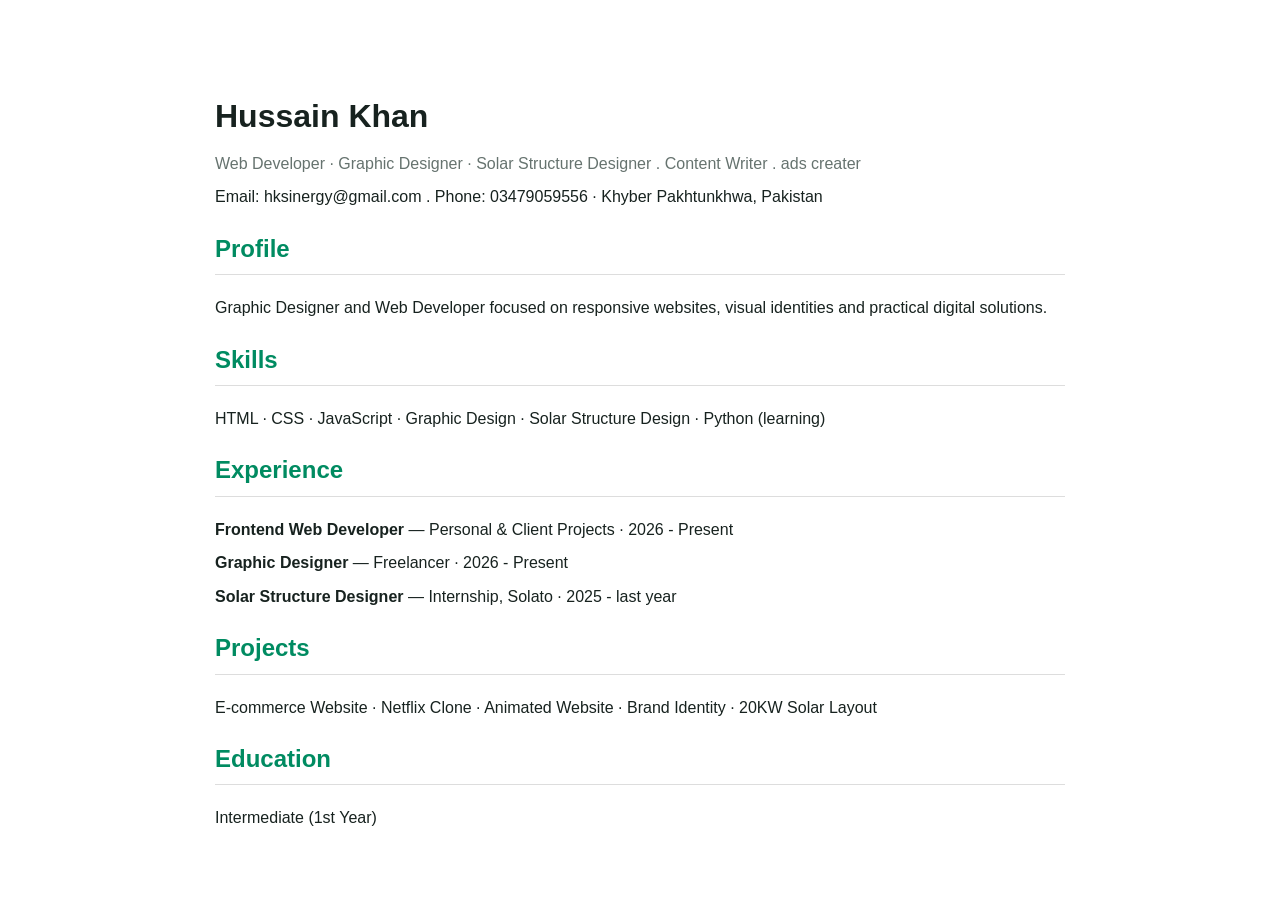
==== cv.html @ b49b0780 "Add files via upload" ====
<!doctype html>
<html lang="en">

<head>
  <meta charset="utf-8">
  <meta name="viewport" content="width=device-width,initial-scale=1">
  <title>Hussain Khan CV</title>
  <style>
    body {
      font-family: Arial, sans-serif;
      max-width: 850px;
      margin: 40px auto;
      padding: 30px;
      color: #17221f;
      line-height: 1.6
    }
    
    h1 {
      margin-bottom: 4px
    }
    
    h2 {
      color: #008b61;
      border-bottom: 1px solid #ddd;
      padding-bottom: 6px
    }
    
    p {
      margin: 8px 0
    }
    
    .muted {
      color: #66736f
    }
    
    @media print {
      body {
        margin: 0
      }
    }
  </style>
</head>

<body>
  <h1>Hussain Khan</h1>
  <p class="muted">Web Developer · Graphic Designer · Solar Structure Designer . Content Writer . ads creater</p>
  <p>Email: hksinergy@gmail.com 
  . Phone: 03479059556 · Khyber Pakhtunkhwa, Pakistan</p>
  <h2>Profile</h2>
  <p>Graphic Designer and Web Developer focused on responsive websites, visual identities and practical digital solutions.</p>
  <h2>Skills</h2>
  <p>HTML · CSS · JavaScript · Graphic Design · Solar Structure Design · Python (learning)</p>
  <h2>Experience</h2>
  <p><strong>Frontend Web Developer</strong> — Personal & Client Projects · 2026 - Present</p>
  <p><strong>Graphic Designer</strong> — Freelancer · 2026 - Present</p>
  <p><strong>Solar Structure Designer</strong> — Internship, Solato · 2025 - last year</p>
  <h2>Projects</h2>
  <p>E-commerce Website · Netflix Clone · Animated Website · Brand Identity · 20KW Solar Layout</p>
  <h2>Education</h2>
  <p>Intermediate (1st Year)</p>
</body>

</html>
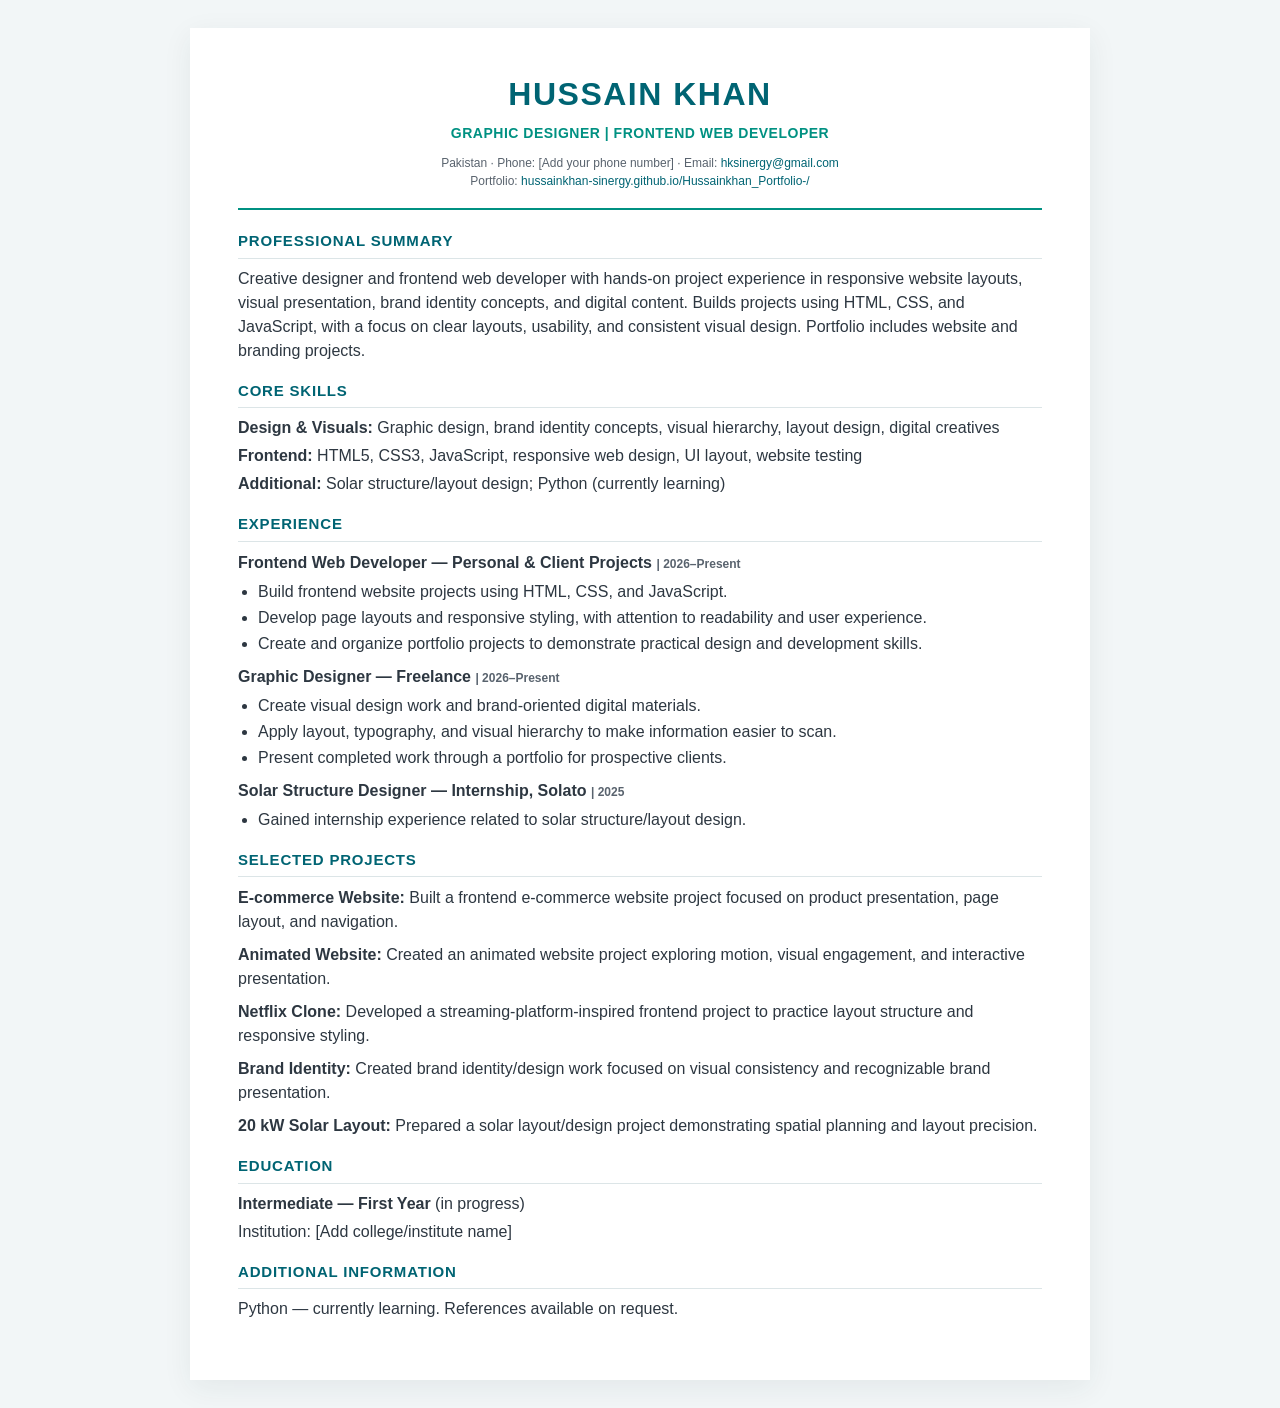
==== commit d5bcf9d4: "Add files via upload" ====
--- a/cv.html
+++ b/cv.html
@@ -1,63 +1,62 @@
-<!doctype html>
+<!DOCTYPE html>
 <html lang="en">
-
 <head>
-  <meta charset="utf-8">
-  <meta name="viewport" content="width=device-width,initial-scale=1">
-  <title>Hussain Khan CV</title>
-  <style>
-    body {
-      font-family: Arial, sans-serif;
-      max-width: 850px;
-      margin: 40px auto;
-      padding: 30px;
-      color: #17221f;
-      line-height: 1.6
-    }
-    
-    h1 {
-      margin-bottom: 4px
-    }
-    
-    h2 {
-      color: #008b61;
-      border-bottom: 1px solid #ddd;
-      padding-bottom: 6px
-    }
-    
-    p {
-      margin: 8px 0
-    }
-    
-    .muted {
-      color: #66736f
-    }
-    
-    @media print {
-      body {
-        margin: 0
-      }
-    }
-  </style>
+<meta charset="UTF-8">
+<meta name="viewport" content="width=device-width, initial-scale=1.0">
+<title>Hussain Khan | CV</title>
+<style>
+:root{--teal:#006473;--mint:#009182;--ink:#2d3741;--muted:#59636e;--line:#dce5e7}
+*{box-sizing:border-box}
+body{margin:0;background:#f2f6f7;color:var(--ink);font-family:Arial,Helvetica,sans-serif;line-height:1.5}
+.cv{max-width:900px;margin:28px auto;background:#fff;padding:42px 48px;box-shadow:0 8px 28px #17333b12}
+header{text-align:center;border-bottom:2px solid var(--mint);padding-bottom:18px;margin-bottom:20px}
+h1{font-size:32px;letter-spacing:1.5px;color:var(--teal);margin:0 0 5px}
+.headline{font-size:14px;font-weight:700;color:var(--mint);letter-spacing:.5px;margin-bottom:10px}
+.contact{font-size:12px;color:var(--muted);overflow-wrap:anywhere}
+a{color:var(--teal);text-decoration:none}
+section{margin:17px 0}
+h2{font-size:15px;letter-spacing:.8px;color:var(--teal);border-bottom:1px solid var(--line);padding-bottom:5px;margin:0 0 8px}
+p{margin:4px 0}
+.item{margin:9px 0}
+.item-title{font-weight:700}
+.date{color:var(--muted);font-size:12px}
+ul{margin:5px 0 7px;padding-left:20px}
+li{margin:2px 0}
+@media(max-width:600px){.cv{margin:0;padding:25px 20px;box-shadow:none}h1{font-size:27px}}
+@media print{body{background:#fff}.cv{margin:0;max-width:none;box-shadow:none;padding:20px}a{color:inherit}}
+</style>
 </head>
-
 <body>
-  <h1>Hussain Khan</h1>
-  <p class="muted">Web Developer · Graphic Designer · Solar Structure Designer . Content Writer . ads creater</p>
-  <p>Email: hksinergy@gmail.com 
-  . Phone: 03479059556 · Khyber Pakhtunkhwa, Pakistan</p>
-  <h2>Profile</h2>
-  <p>Graphic Designer and Web Developer focused on responsive websites, visual identities and practical digital solutions.</p>
-  <h2>Skills</h2>
-  <p>HTML · CSS · JavaScript · Graphic Design · Solar Structure Design · Python (learning)</p>
-  <h2>Experience</h2>
-  <p><strong>Frontend Web Developer</strong> — Personal & Client Projects · 2026 - Present</p>
-  <p><strong>Graphic Designer</strong> — Freelancer · 2026 - Present</p>
-  <p><strong>Solar Structure Designer</strong> — Internship, Solato · 2025 - last year</p>
-  <h2>Projects</h2>
-  <p>E-commerce Website · Netflix Clone · Animated Website · Brand Identity · 20KW Solar Layout</p>
-  <h2>Education</h2>
-  <p>Intermediate (1st Year)</p>
+<main class="cv">
+<header>
+<h1>HUSSAIN KHAN</h1>
+<div class="headline">GRAPHIC DESIGNER | FRONTEND WEB DEVELOPER</div>
+<div class="contact">Pakistan · Phone: [Add your phone number] · Email: <a href="mailto:hksinergy@gmail.com">hksinergy@gmail.com</a><br>
+Portfolio: <a href="https://hussainkhan-sinergy.github.io/Hussainkhan_Portfolio-/" target="_blank" rel="noopener">hussainkhan-sinergy.github.io/Hussainkhan_Portfolio-/</a></div>
+</header>
+<section><h2>PROFESSIONAL SUMMARY</h2>
+<p>Creative designer and frontend web developer with hands-on project experience in responsive website layouts, visual presentation, brand identity concepts, and digital content. Builds projects using HTML, CSS, and JavaScript, with a focus on clear layouts, usability, and consistent visual design. Portfolio includes website and branding projects.</p></section>
+<section><h2>CORE SKILLS</h2>
+<p><strong>Design &amp; Visuals:</strong> Graphic design, brand identity concepts, visual hierarchy, layout design, digital creatives</p>
+<p><strong>Frontend:</strong> HTML5, CSS3, JavaScript, responsive web design, UI layout, website testing</p>
+<p><strong>Additional:</strong> Solar structure/layout design; Python (currently learning)</p></section>
+<section><h2>EXPERIENCE</h2>
+<div class="item"><div class="item-title">Frontend Web Developer — Personal &amp; Client Projects <span class="date">| 2026–Present</span></div>
+<ul><li>Build frontend website projects using HTML, CSS, and JavaScript.</li><li>Develop page layouts and responsive styling, with attention to readability and user experience.</li><li>Create and organize portfolio projects to demonstrate practical design and development skills.</li></ul></div>
+<div class="item"><div class="item-title">Graphic Designer — Freelance <span class="date">| 2026–Present</span></div>
+<ul><li>Create visual design work and brand-oriented digital materials.</li><li>Apply layout, typography, and visual hierarchy to make information easier to scan.</li><li>Present completed work through a portfolio for prospective clients.</li></ul></div>
+<div class="item"><div class="item-title">Solar Structure Designer — Internship, Solato <span class="date">| 2025</span></div>
+<ul><li>Gained internship experience related to solar structure/layout design.</li></ul></div>
+</section>
+<section><h2>SELECTED PROJECTS</h2>
+<div class="item"><strong>E-commerce Website:</strong> Built a frontend e-commerce website project focused on product presentation, page layout, and navigation.</div>
+<div class="item"><strong>Animated Website:</strong> Created an animated website project exploring motion, visual engagement, and interactive presentation.</div>
+<div class="item"><strong>Netflix Clone:</strong> Developed a streaming-platform-inspired frontend project to practice layout structure and responsive styling.</div>
+<div class="item"><strong>Brand Identity:</strong> Created brand identity/design work focused on visual consistency and recognizable brand presentation.</div>
+<div class="item"><strong>20 kW Solar Layout:</strong> Prepared a solar layout/design project demonstrating spatial planning and layout precision.</div>
+</section>
+<section><h2>EDUCATION</h2><p><strong>Intermediate — First Year</strong> (in progress)</p><p>Institution: [Add college/institute name]</p></section>
+<section><h2>ADDITIONAL INFORMATION</h2><p>Python — currently learning. References available on request.</p></section>
+</main>
 </body>
-
-</html>+</html>
